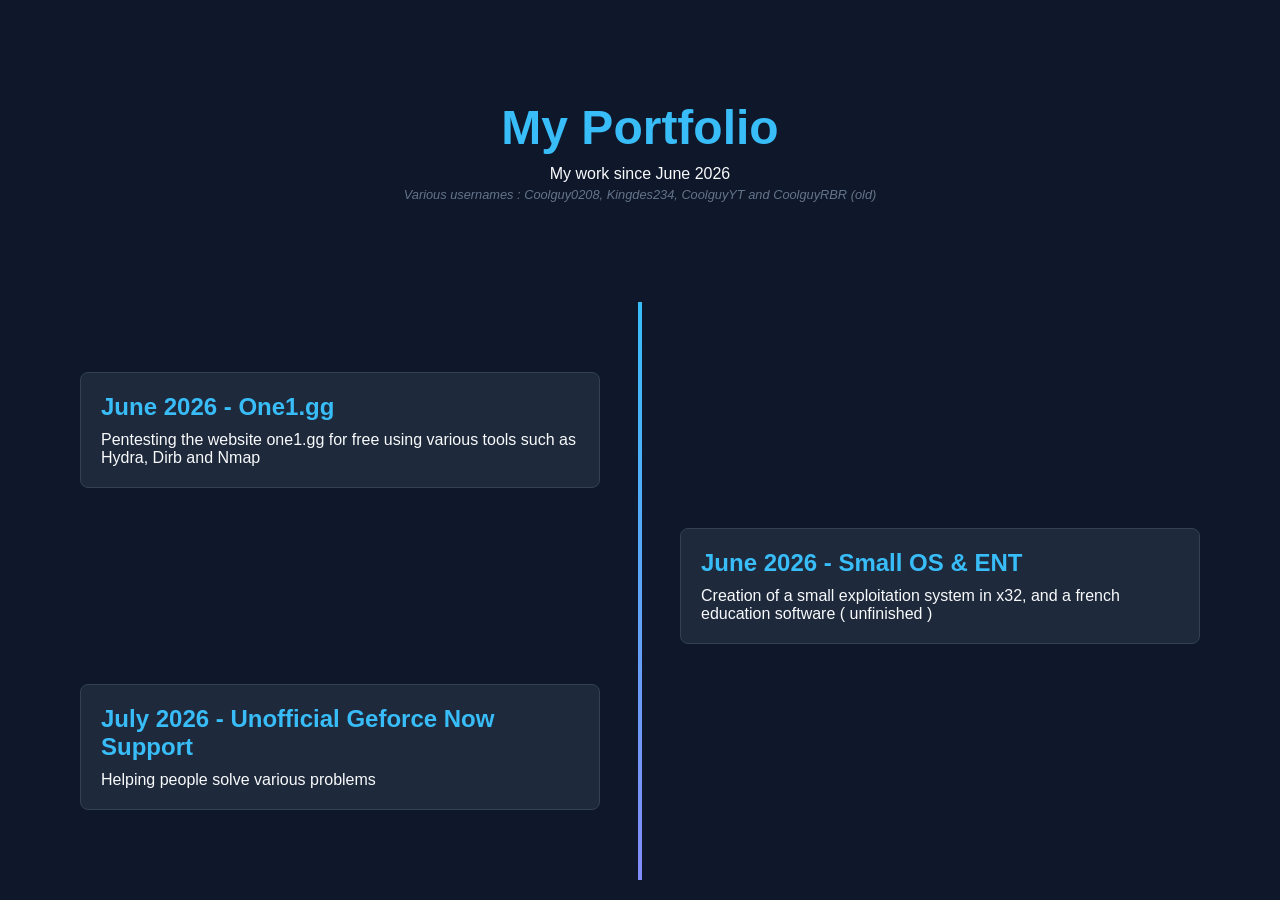
==== index.html @ bf0192bb "gfn support" ====
<!DOCTYPE html>
<html lang="fr">
<head>
    <meta charset="UTF-8">
    <meta name="viewport" content="width=device-width, initial-scale=1.0">
    <title>Mon Portfolio - Timeline</title>
    <link rel="stylesheet" href="style.css">
</head>
<body>

    <header>
        <h1>My Portfolio</h1>
        <p>My work since June 2026</p>
        <small class="sous-texte">Various usernames : Coolguy0208, Kingdes234, CoolguyYT and CoolguyRBR (old)</small>
    </header>

    <div class="timeline-container">
        <div class="timeline-line"></div>

        <div class="timeline-item left">
            <div class="timeline-content">
                <h2>June 2026 - One1.gg</h2>
                <p>Pentesting the website one1.gg for free using various tools such as Hydra, Dirb and Nmap</p>
            </div>
        </div>

        <div class="timeline-item right">
            <div class="timeline-content">
                <h2>June 2026 - Small OS & ENT</h2>
                <p>Creation of a small exploitation system in x32, and a french education software ( unfinished )</p>
            </div>
        </div>

        <div class="timeline-item left">
            <div class="timeline-content">
                <h2>July 2026 - Unofficial Geforce Now Support</h2>
                <p>Helping people solve various problems</p>
            </div>
        </div>
    </div>

    <script src="script.js"></script>
</body>
</html>
---- style.css ----
* {
    box-sizing: border-box;
    margin: 0;
    padding: 0;
    font-family: 'Segoe UI', Tahoma, Geneva, Verdana, sans-serif;
}

body {
    background-color: #0f172a;
    color: #f8fafc;
    overflow-x: hidden;
}

header {
    text-align: center;
    padding: 100px 20px;
}

header h1 {
    font-size: 3rem;
    margin-bottom: 10px;
    color: #38bdf8;
}

.sous-texte {
    display: block;
    font-size: 0.8rem;
    color: #64748b;
    margin-top: 4px;
    font-style: italic;
}

.timeline-container {
    position: relative;
    max-width: 1200px;
    margin: 0 auto;
    padding: 50px 0;
}

.timeline-line {
    position: absolute;
    width: 4px;
    background: linear-gradient(to bottom, #38bdf8, #818cf8);
    top: 0;
    bottom: 0;
    left: 50%;
    transform: translateX(-50%);
}

.timeline-item {
    padding: 20px 40px;
    position: relative;
    width: 50%;
    opacity: 0;
    transform: translateY(40px);
    transition: all 0.6s ease-out;
}

.timeline-item.visible {
    opacity: 1;
    transform: translateY(0);
}

.timeline-item.left {
    left: 0;
}

.timeline-item.right {
    left: 50%;
}

.timeline-content {
    padding: 20px;
    background-color: #1e293b;
    border-radius: 8px;
    border: 1px solid #334155;
    position: relative;
}

.timeline-content h2 {
    color: #38bdf8;
    margin-bottom: 10px;
}

@media screen and (max-width: 768px) {
    .timeline-line {
        left: 31px;
    }

    .timeline-item {
        width: 100%;
        padding-left: 70px;
        padding-right: 25px;
    }

    .timeline-item.right {
        left: 0;
    }
}
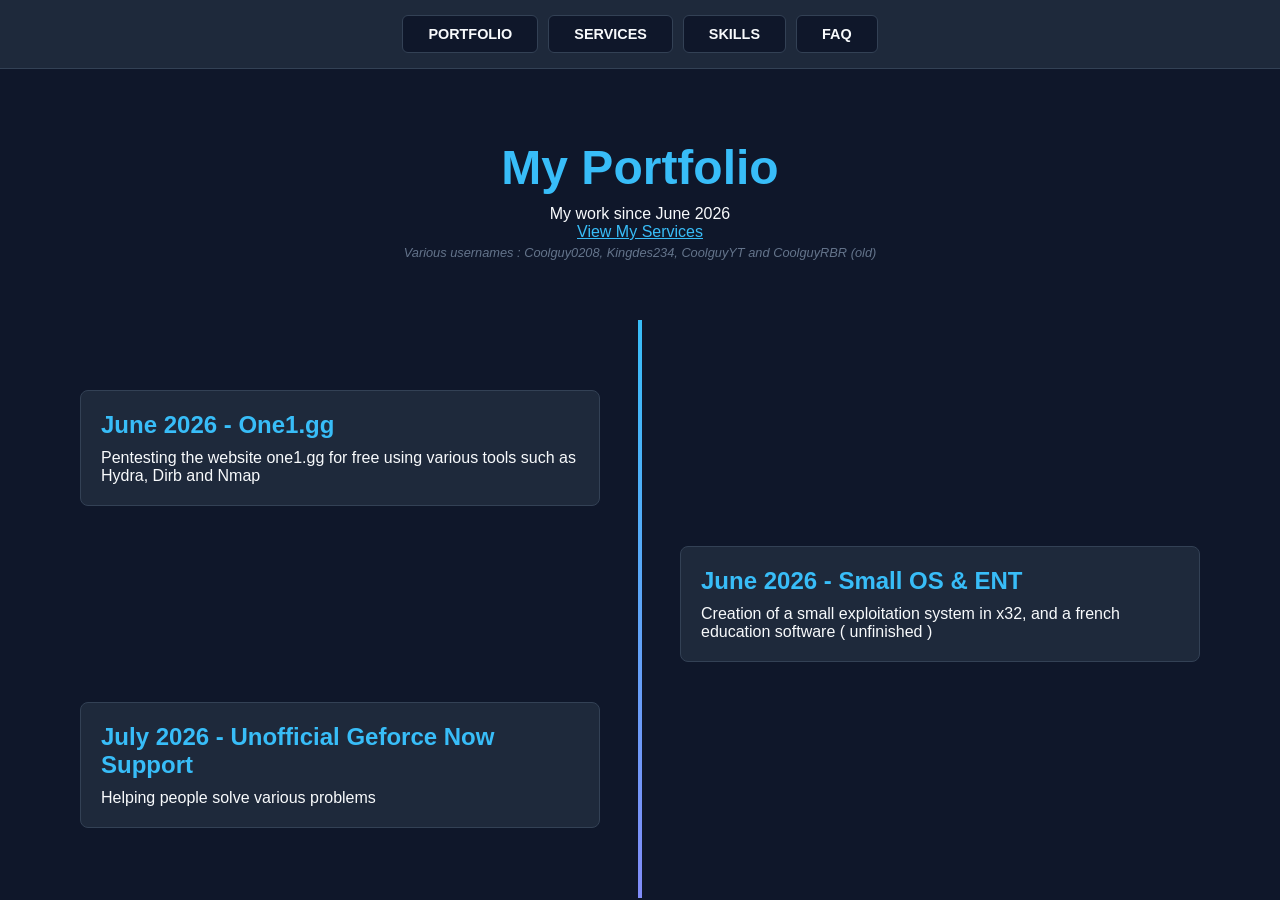
==== commit 51d5f31b: "added services, faq and skills" ====
--- a/index.html
+++ b/index.html
@@ -7,10 +7,16 @@
     <link rel="stylesheet" href="style.css">
 </head>
 <body>
-
+    <nav class="top-nav">
+    <a href="./index.html" class="nav-item">PORTFOLIO</a>
+    <a href="./services.html" class="nav-item">SERVICES</a>
+    <a href="./skills.html" class="nav-item">SKILLS</a>
+    <a href="./faq.html" class="nav-item">FAQ</a>
+    </nav>
     <header>
         <h1>My Portfolio</h1>
         <p>My work since June 2026</p>
+        <a href="./services.html" style="color: #38bdf8;">View My Services</a>
         <small class="sous-texte">Various usernames : Coolguy0208, Kingdes234, CoolguyYT and CoolguyRBR (old)</small>
     </header>
 
--- a/style.css
+++ b/style.css
@@ -1,3 +1,48 @@
+.top-nav {
+    display: flex;
+    justify-content: center;
+    gap: 10px;
+    padding: 15px;
+    background-color: #1e293b;
+    border-bottom: 1px solid #334155;
+    position: absolute;
+    top: 0;
+    left: 0;
+    right: 0;
+    z-index: 1000;
+}
+
+.nav-item {
+    display: flex;
+    align-items: center;
+    justify-content: center;
+    padding: 10px 25px;
+    background-color: #0f172a;
+    border: 1px solid #334155;
+    border-radius: 6px;
+    color: #f8fafc;
+    text-decoration: none;
+    font-weight: bold;
+    font-size: 0.9rem;
+    transition: all 0.2s ease;
+}
+
+.nav-item:hover {
+    background-color: #38bdf8;
+    color: #0f172a;
+    border-color: #f8fafc;
+}
+
+@media screen and (max-width: 600px) {
+    .top-nav {
+        gap: 5px;
+        padding: 10px;
+    }
+    .nav-item {
+        padding: 8px 15px;
+        font-size: 0.75rem;
+    }
+}
 * {
     box-sizing: border-box;
     margin: 0;
@@ -13,7 +58,7 @@
 
 header {
     text-align: center;
-    padding: 100px 20px;
+    padding: 140px 20px 60px 20px;
 }
 
 header h1 {
@@ -96,4 +141,60 @@
     .timeline-item.right {
         left: 0;
     }
+}
+.services-container {
+    display: grid;
+    grid-template-columns: repeat(auto-fit, minmax(280px, 1fr));
+    gap: 30px;
+    max-width: 1200px;
+    margin: 0 auto;
+    padding: 20px;
+}
+
+.service-card {
+    background-color: #1e293b;
+    border: 1px solid #334155;
+    border-radius: 12px;
+    padding: 30px;
+    text-align: center;
+    transition: transform 0.3s ease, border-color 0.3s ease;
+}
+
+.service-card:hover {
+    transform: translateY(-5px);
+    border-color: #38bdf8;
+}
+
+.service-card h2 {
+    color: #38bdf8;
+    font-size: 1.5rem;
+    margin-bottom: 15px;
+}
+
+.price-box {
+    background-color: #0f172a;
+    padding: 15px;
+    border-radius: 8px;
+    margin-bottom: 20px;
+}
+
+.price-box p {
+    font-size: 1.1rem;
+    margin: 5px 0;
+    color: #f8fafc;
+}
+
+.price-box strong {
+    color: #818cf8;
+}
+
+.price-box span {
+    font-size: 0.85rem;
+    color: #64748b;
+}
+
+.description {
+    color: #94a3b8;
+    font-size: 0.95rem;
+    line-height: 1.5;
 }
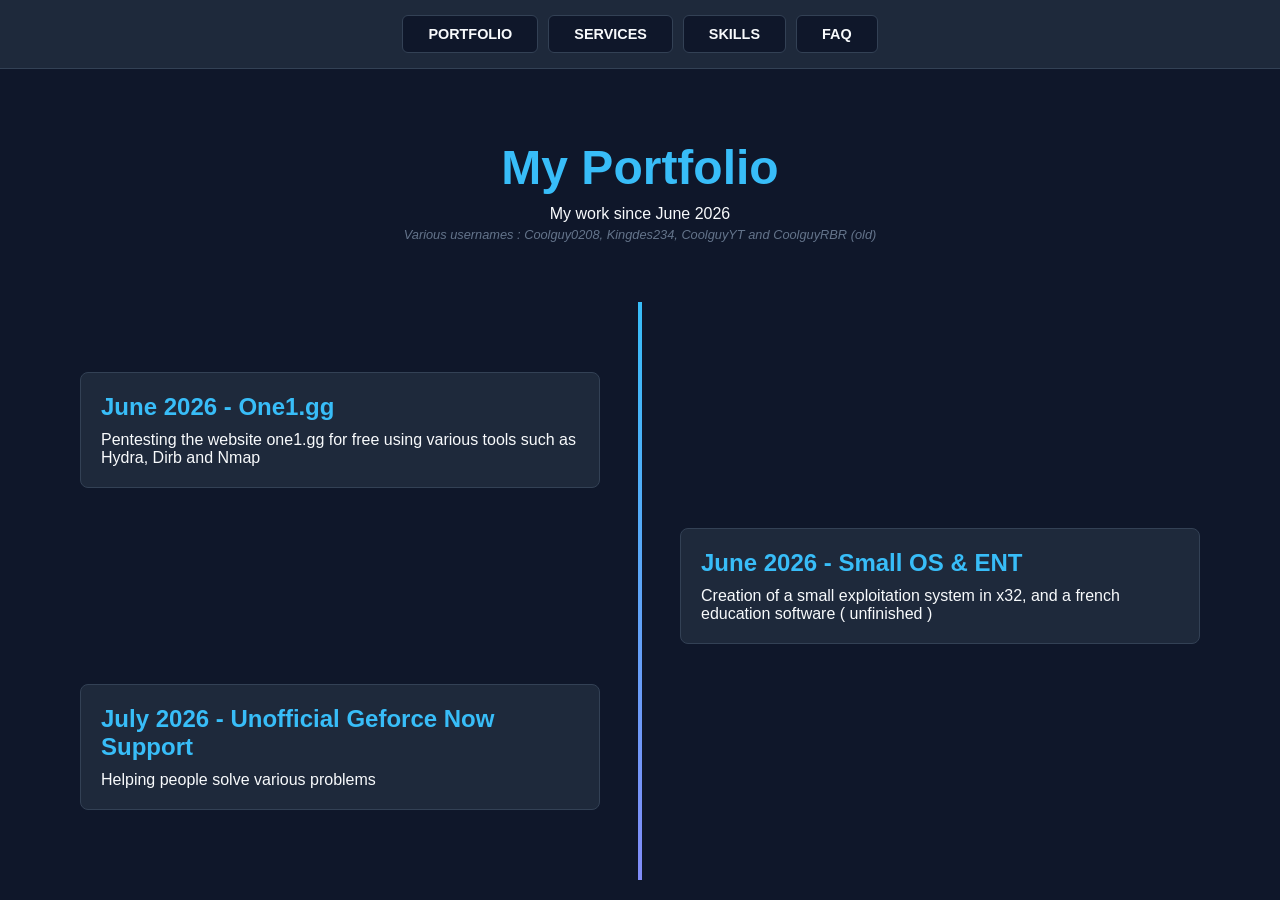
==== commit eb976eaa: "removed view my service" ====
--- a/index.html
+++ b/index.html
@@ -16,7 +16,6 @@
     <header>
         <h1>My Portfolio</h1>
         <p>My work since June 2026</p>
-        <a href="./services.html" style="color: #38bdf8;">View My Services</a>
         <small class="sous-texte">Various usernames : Coolguy0208, Kingdes234, CoolguyYT and CoolguyRBR (old)</small>
     </header>
 
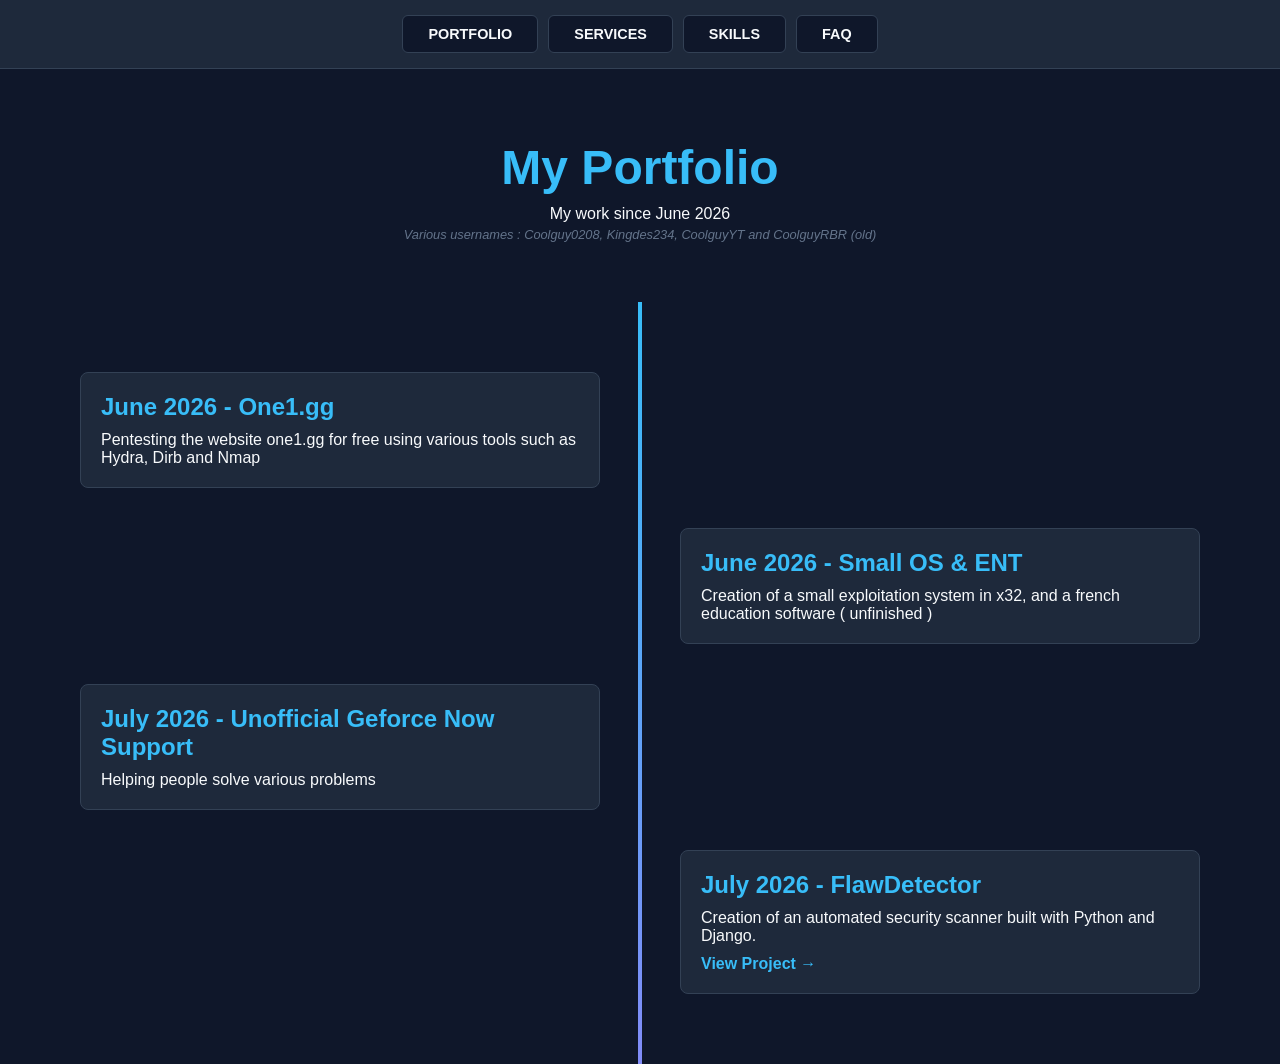
==== commit d2970e58: "flawdetector" ====
--- a/index.html
+++ b/index.html
@@ -42,6 +42,15 @@
                 <p>Helping people solve various problems</p>
             </div>
         </div>
+
+        <div class="timeline-item right">
+            <div class="timeline-content">
+                <h2>July 2026 - FlawDetector</h2>
+                <p>Creation of an automated security scanner built with Python and Django.</p>
+                <p style="margin-top: 10px;"><a href="https://4196.fr1.orionhost.xyz/dashboard/" target="_blank" style="color: #38bdf8; text-decoration: none; font-weight: bold;">View Project →</a></p>
+            </div>
+        </div>
+
     </div>
 
     <script src="script.js"></script>
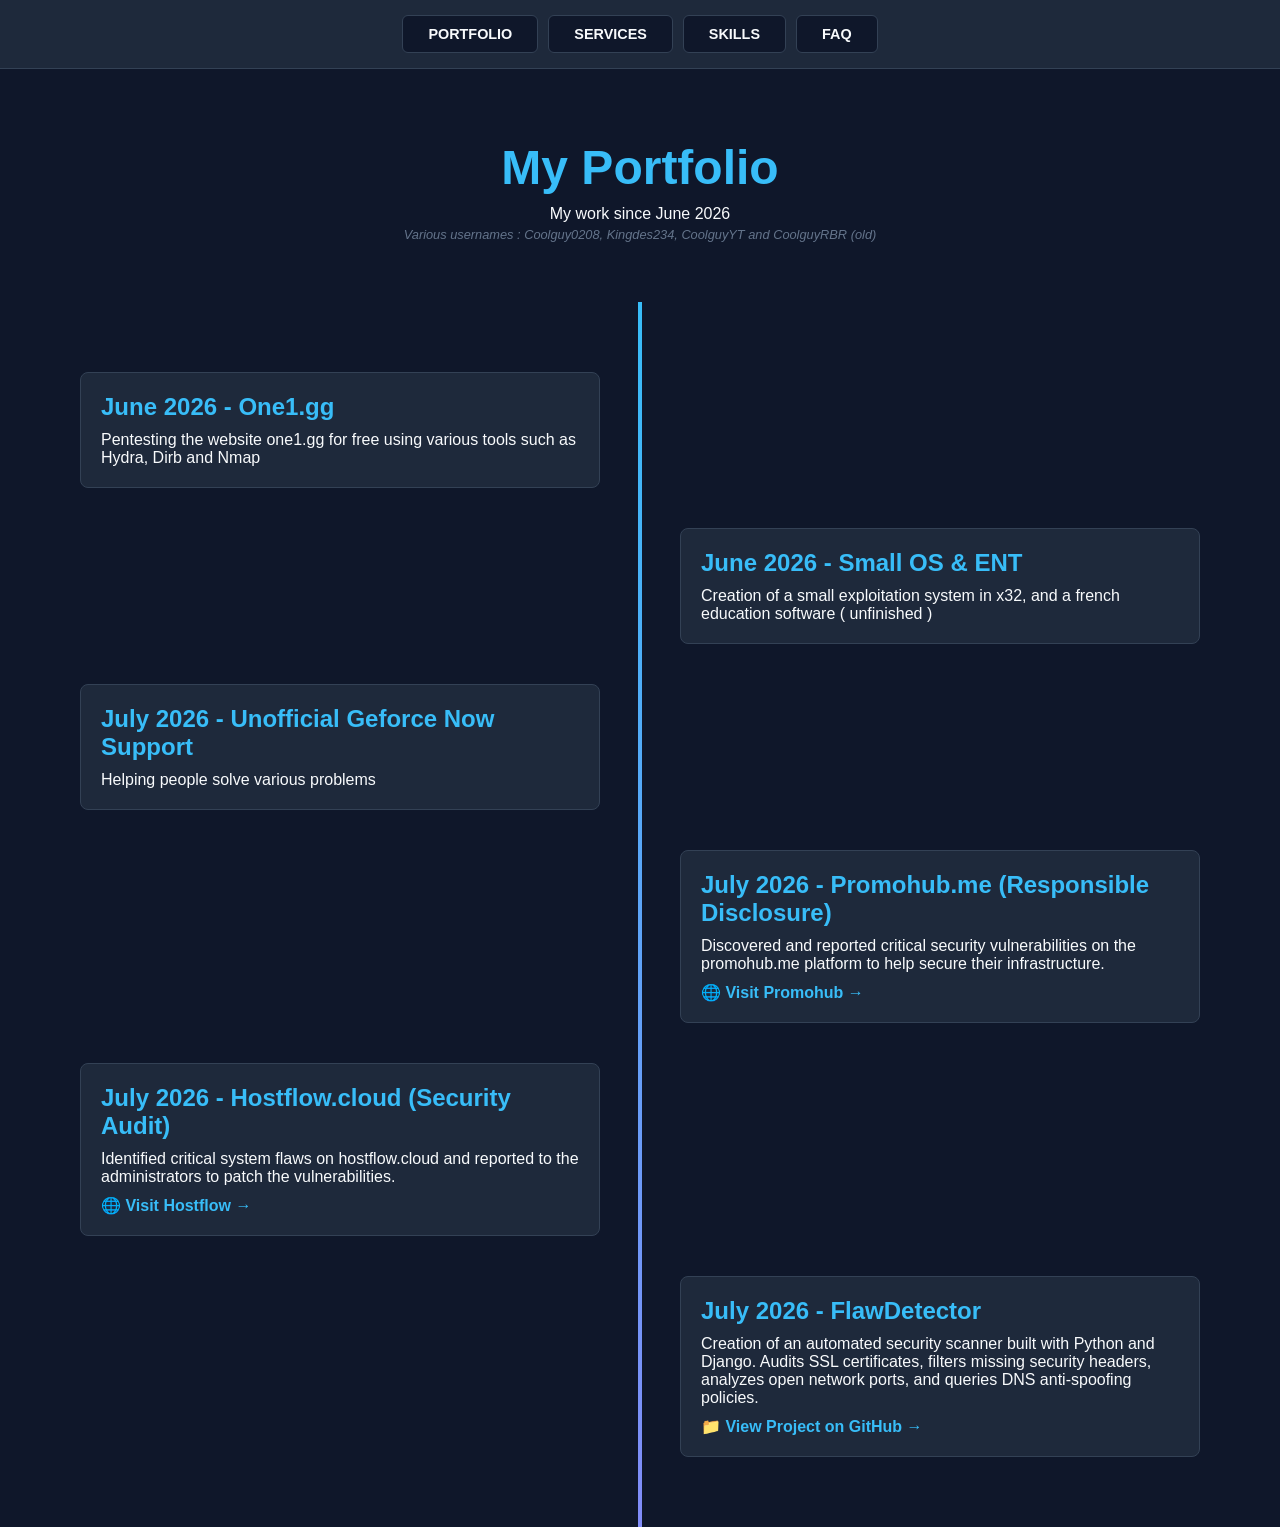
==== commit 265e976c: "reported security flaws" ====
--- a/index.html
+++ b/index.html
@@ -45,9 +45,25 @@
 
         <div class="timeline-item right">
             <div class="timeline-content">
+                <h2>July 2026 - Promohub.me (Responsible Disclosure)</h2>
+                <p>Discovered and reported critical security vulnerabilities on the promohub.me platform to help secure their infrastructure.</p>
+                <p style="margin-top: 10px;"><a href="https://www.promohub.me" target="_blank" style="color: #38bdf8; text-decoration: none; font-weight: bold;">🌐 Visit Promohub →</a></p>
+            </div>
+        </div>
+
+        <div class="timeline-item left">
+            <div class="timeline-content">
+                <h2>July 2026 - Hostflow.cloud (Security Audit)</h2>
+                <p>Identified critical system flaws on hostflow.cloud and reported to the administrators to patch the vulnerabilities.</p>
+                <p style="margin-top: 10px;"><a href="https://hostflow.cloud" target="_blank" style="color: #38bdf8; text-decoration: none; font-weight: bold;">🌐 Visit Hostflow →</a></p>
+            </div>
+        </div>
+
+        <div class="timeline-item right">
+            <div class="timeline-content">
                 <h2>July 2026 - FlawDetector</h2>
-                <p>Creation of an automated security scanner built with Python and Django.</p>
-                <p style="margin-top: 10px;"><a href="https://4196.fr1.orionhost.xyz/dashboard/" target="_blank" style="color: #38bdf8; text-decoration: none; font-weight: bold;">View Project →</a></p>
+                <p>Creation of an automated security scanner built with Python and Django. Audits SSL certificates, filters missing security headers, analyzes open network ports, and queries DNS anti-spoofing policies.</p>
+                <p style="margin-top: 10px;"><a href="https://github.com/VOTRE_PSEUDO/flawdetector" target="_blank" style="color: #38bdf8; text-decoration: none; font-weight: bold;">📁 View Project on GitHub →</a></p>
             </div>
         </div>
 
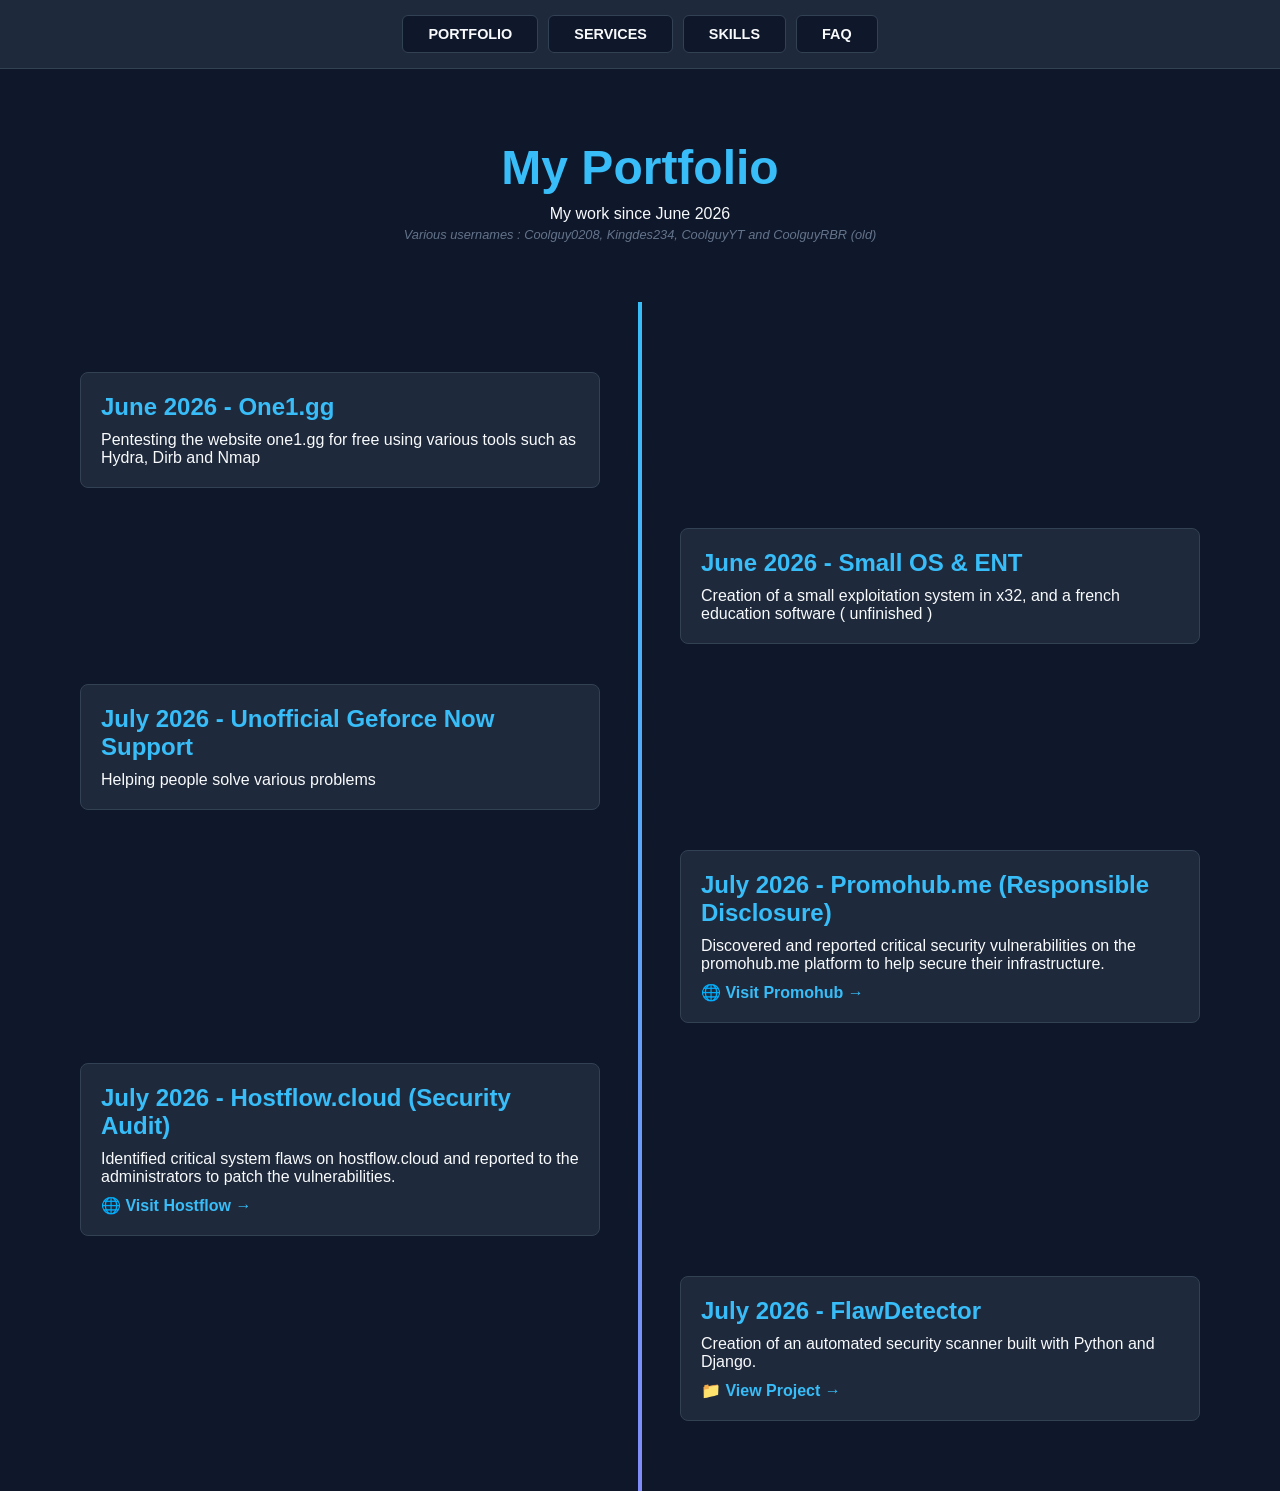
==== commit 665a68ea: "model fix" ====
--- a/index.html
+++ b/index.html
@@ -62,8 +62,8 @@
         <div class="timeline-item right">
             <div class="timeline-content">
                 <h2>July 2026 - FlawDetector</h2>
-                <p>Creation of an automated security scanner built with Python and Django. Audits SSL certificates, filters missing security headers, analyzes open network ports, and queries DNS anti-spoofing policies.</p>
-                <p style="margin-top: 10px;"><a href="https://github.com/VOTRE_PSEUDO/flawdetector" target="_blank" style="color: #38bdf8; text-decoration: none; font-weight: bold;">📁 View Project on GitHub →</a></p>
+                <p>Creation of an automated security scanner built with Python and Django.</p>
+                <p style="margin-top: 10px;"><a href="https://github.com/VOTRE_PSEUDO/flawdetector" target="_blank" style="color: #38bdf8; text-decoration: none; font-weight: bold;">📁 View Project →</a></p>
             </div>
         </div>
 
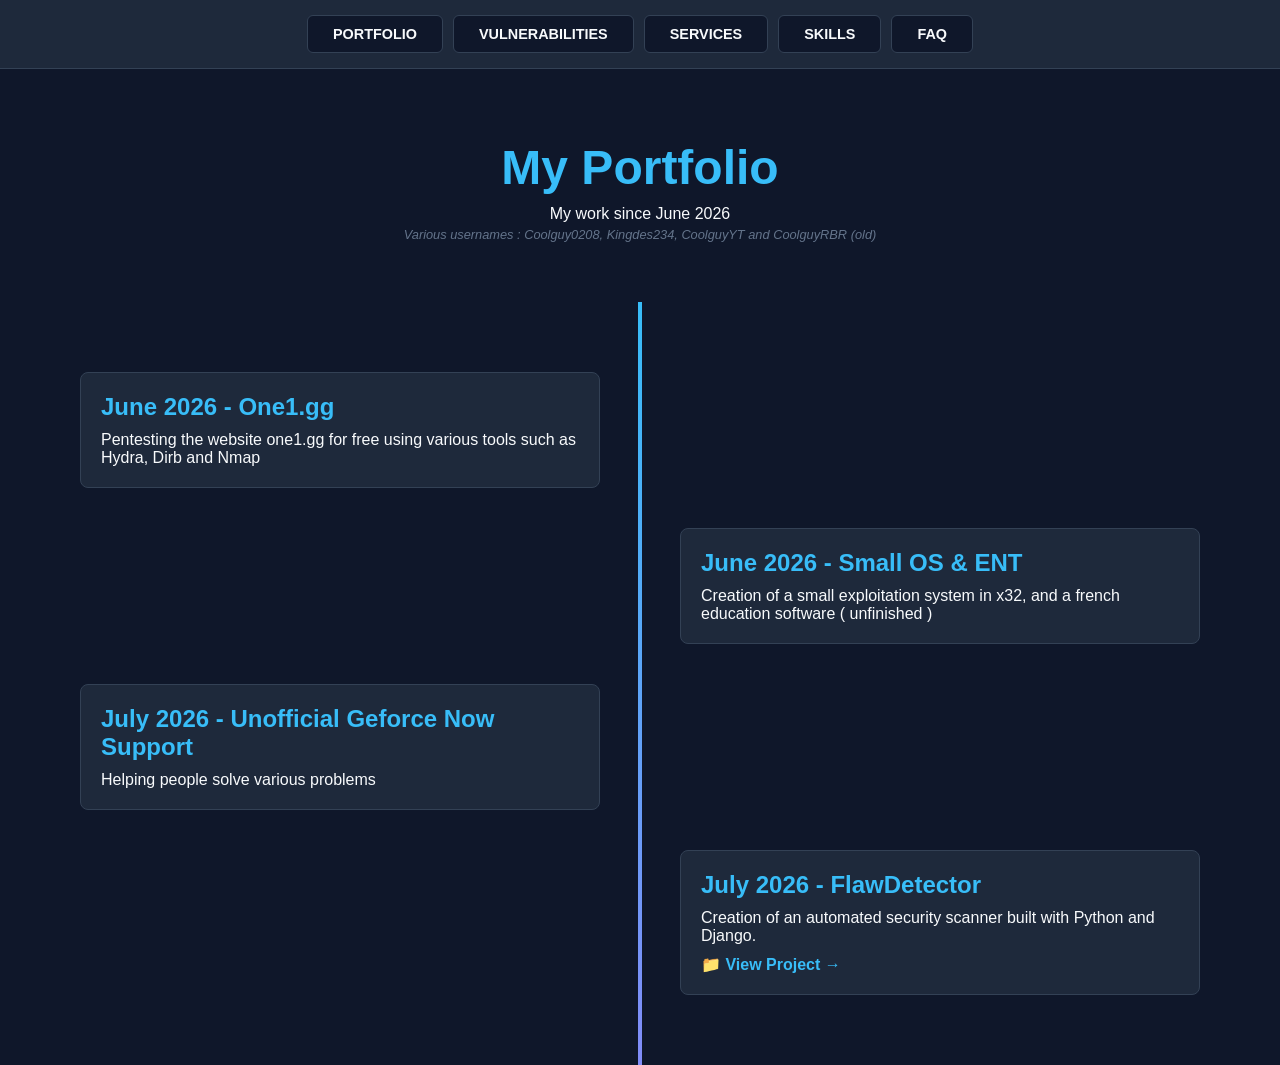
==== commit 144c3c1c: "vulnerabilities.html" ====
--- a/index.html
+++ b/index.html
@@ -1,17 +1,18 @@
 <!DOCTYPE html>
-<html lang="fr">
+<html lang="en">
 <head>
     <meta charset="UTF-8">
     <meta name="viewport" content="width=device-width, initial-scale=1.0">
-    <title>Mon Portfolio - Timeline</title>
+    <title>My Portfolio - Timeline</title>
     <link rel="stylesheet" href="style.css">
 </head>
 <body>
     <nav class="top-nav">
-    <a href="./index.html" class="nav-item">PORTFOLIO</a>
-    <a href="./services.html" class="nav-item">SERVICES</a>
-    <a href="./skills.html" class="nav-item">SKILLS</a>
-    <a href="./faq.html" class="nav-item">FAQ</a>
+        <a href="./index.html" class="nav-item">PORTFOLIO</a>
+        <a href="./vulnerabilities.html" class="nav-item">VULNERABILITIES</a>
+        <a href="./services.html" class="nav-item">SERVICES</a>
+        <a href="./skills.html" class="nav-item">SKILLS</a>
+        <a href="./faq.html" class="nav-item">FAQ</a>
     </nav>
     <header>
         <h1>My Portfolio</h1>
@@ -45,25 +46,9 @@
 
         <div class="timeline-item right">
             <div class="timeline-content">
-                <h2>July 2026 - Promohub.me (Responsible Disclosure)</h2>
-                <p>Discovered and reported critical security vulnerabilities on the promohub.me platform to help secure their infrastructure.</p>
-                <p style="margin-top: 10px;"><a href="https://www.promohub.me" target="_blank" style="color: #38bdf8; text-decoration: none; font-weight: bold;">🌐 Visit Promohub →</a></p>
-            </div>
-        </div>
-
-        <div class="timeline-item left">
-            <div class="timeline-content">
-                <h2>July 2026 - Hostflow.cloud (Security Audit)</h2>
-                <p>Identified critical system flaws on hostflow.cloud and reported to the administrators to patch the vulnerabilities.</p>
-                <p style="margin-top: 10px;"><a href="https://hostflow.cloud" target="_blank" style="color: #38bdf8; text-decoration: none; font-weight: bold;">🌐 Visit Hostflow →</a></p>
-            </div>
-        </div>
-
-        <div class="timeline-item right">
-            <div class="timeline-content">
                 <h2>July 2026 - FlawDetector</h2>
                 <p>Creation of an automated security scanner built with Python and Django.</p>
-                <p style="margin-top: 10px;"><a href="https://github.com/VOTRE_PSEUDO/flawdetector" target="_blank" style="color: #38bdf8; text-decoration: none; font-weight: bold;">📁 View Project →</a></p>
+                <p style="margin-top: 10px;"><a href="https://4196.fr1.orionhost.xyz/dashboard/" target="_blank" style="color: #38bdf8; text-decoration: none; font-weight: bold;">📁 View Project →</a></p>
             </div>
         </div>
 
--- a/style.css
+++ b/style.css
@@ -1,3 +1,16 @@
+* {
+    box-sizing: border-box;
+    margin: 0;
+    padding: 0;
+    font-family: 'Segoe UI', Tahoma, Geneva, Verdana, sans-serif;
+}
+
+body {
+    background-color: #0f172a;
+    color: #f8fafc;
+    overflow-x: hidden;
+}
+
 .top-nav {
     display: flex;
     justify-content: center;
@@ -31,29 +44,6 @@
     background-color: #38bdf8;
     color: #0f172a;
     border-color: #f8fafc;
-}
-
-@media screen and (max-width: 600px) {
-    .top-nav {
-        gap: 5px;
-        padding: 10px;
-    }
-    .nav-item {
-        padding: 8px 15px;
-        font-size: 0.75rem;
-    }
-}
-* {
-    box-sizing: border-box;
-    margin: 0;
-    padding: 0;
-    font-family: 'Segoe UI', Tahoma, Geneva, Verdana, sans-serif;
-}
-
-body {
-    background-color: #0f172a;
-    color: #f8fafc;
-    overflow-x: hidden;
 }
 
 header {
@@ -127,21 +117,6 @@
     margin-bottom: 10px;
 }
 
-@media screen and (max-width: 768px) {
-    .timeline-line {
-        left: 31px;
-    }
-
-    .timeline-item {
-        width: 100%;
-        padding-left: 70px;
-        padding-right: 25px;
-    }
-
-    .timeline-item.right {
-        left: 0;
-    }
-}
 .services-container {
     display: grid;
     grid-template-columns: repeat(auto-fit, minmax(280px, 1fr));
@@ -197,4 +172,105 @@
     color: #94a3b8;
     font-size: 0.95rem;
     line-height: 1.5;
+}
+
+.vulnerabilities-container {
+    max-width: 1200px;
+    margin: 0 auto;
+    padding: 20px 20px 60px 20px;
+}
+
+.flaw-table {
+    width: 100%;
+    border-collapse: collapse;
+    background-color: #1e293b;
+    border: 1px solid #334155;
+    border-radius: 12px;
+    overflow: hidden;
+}
+
+.flaw-table th {
+    background-color: #0f172a;
+    color: #38bdf8;
+    padding: 18px 20px;
+    font-size: 0.95rem;
+    font-weight: bold;
+    text-align: left;
+    border-bottom: 2px solid #334155;
+}
+
+.flaw-table td {
+    padding: 18px 20px;
+    border-bottom: 1px solid #334155;
+    color: #e2e8f0;
+    font-size: 0.95rem;
+    vertical-align: middle;
+}
+
+.flaw-table tr:last-child td {
+    border-bottom: none;
+}
+
+.flaw-table tr:hover {
+    background-color: #24324d;
+}
+
+.badge {
+    display: inline-block;
+    padding: 5px 10px;
+    border-radius: 6px;
+    font-size: 0.75rem;
+    font-weight: bold;
+    text-transform: uppercase;
+    letter-spacing: 0.05em;
+}
+
+.badge-critical {
+    background-color: rgba(239, 68, 68, 0.2);
+    color: #f87171;
+    border: 1px solid #ef4444;
+}
+
+.badge-patched {
+    background-color: rgba(16, 185, 129, 0.2);
+    color: #34d399;
+    border: 1px solid #10b981;
+}
+
+@media screen and (max-width: 768px) {
+    .timeline-line {
+        left: 31px;
+    }
+
+    .timeline-item {
+        width: 100%;
+        padding-left: 70px;
+        padding-right: 25px;
+    }
+
+    .timeline-item.right {
+        left: 0;
+    }
+
+    .flaw-table th, .flaw-table td {
+        padding: 12px 14px;
+        font-size: 0.85rem;
+    }
+}
+
+@media screen and (max-width: 600px) {
+    .top-nav {
+        gap: 5px;
+        padding: 10px;
+    }
+    .nav-item {
+        padding: 8px 15px;
+        font-size: 0.75rem;
+    }
+    .vulnerabilities-container {
+        overflow-x: auto;
+    }
+    .flaw-table {
+        min-width: 600px;
+    }
 }
